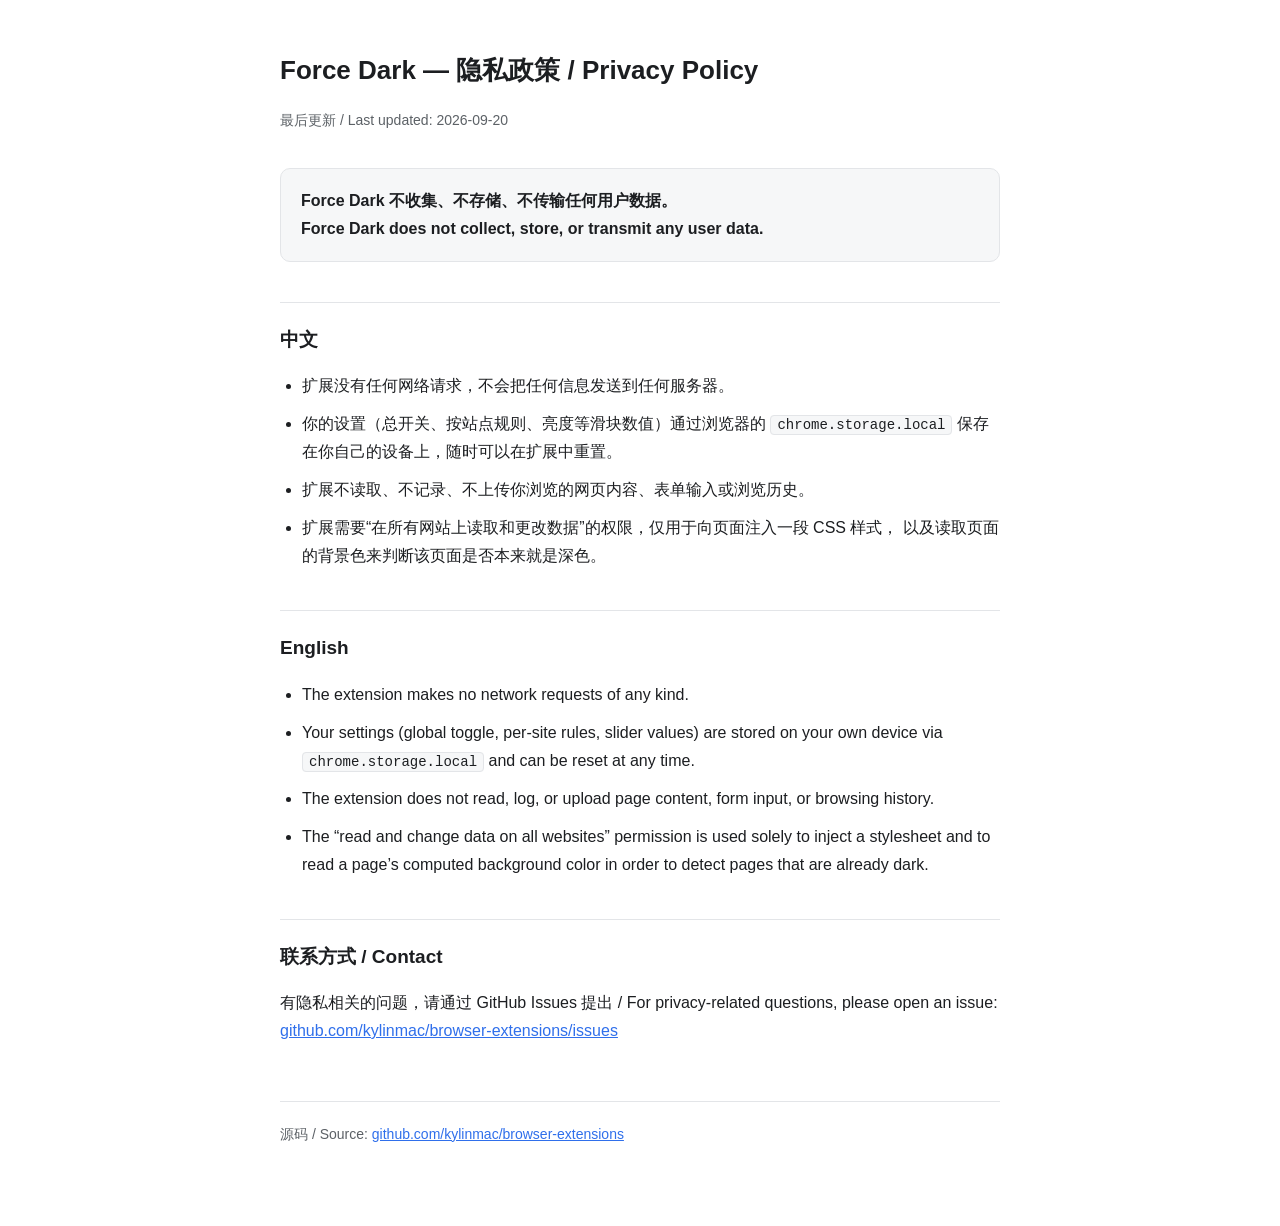
==== docs/force-dark/privacy-policy.html @ ab19f8f9 "隐私政策页去掉个人邮箱，改为 GitHub Issues 页面公开可访问，不必暴露私人邮箱；商店表单的 support contact 也已填 Issues 页，两处一致。  Co-Authored-" ====
<!doctype html>
<html lang="zh-CN">
<head>
<meta charset="utf-8">
<meta name="viewport" content="width=device-width, initial-scale=1">
<title>Force Dark — 隐私政策 / Privacy Policy</title>
<style>
  :root {
    --bg: #ffffff; --fg: #1c1e21; --muted: #5c6166;
    --card: #f6f7f8; --line: #e3e5e8; --accent: #2f6feb;
  }
  @media (prefers-color-scheme: dark) {
    :root {
      --bg: #16181a; --fg: #e6e7e9; --muted: #9aa0a6;
      --card: #1e2124; --line: #2e3237; --accent: #6ea0ff;
    }
  }
  * { box-sizing: border-box; }
  body {
    margin: 0; background: var(--bg); color: var(--fg);
    font: 16px/1.75 -apple-system, "Segoe UI", "PingFang SC", "Microsoft YaHei", sans-serif;
    padding: 48px 16px 80px;
  }
  main { max-width: 720px; margin: 0 auto; }
  h1 { font-size: 26px; margin: 0 0 6px; }
  h2 { font-size: 19px; margin: 40px 0 12px; padding-top: 20px; border-top: 1px solid var(--line); }
  .updated { color: var(--muted); font-size: 14px; margin-bottom: 36px; }
  .lead { background: var(--card); border: 1px solid var(--line); border-radius: 10px;
          padding: 18px 20px; font-weight: 600; }
  ul { padding-left: 22px; }
  li { margin: 10px 0; }
  code { background: var(--card); border: 1px solid var(--line); border-radius: 4px;
         padding: 1px 6px; font-size: 14px; }
  a { color: var(--accent); }
  footer { margin-top: 56px; padding-top: 20px; border-top: 1px solid var(--line);
           color: var(--muted); font-size: 14px; }
</style>
</head>
<body>
<main>
  <h1>Force Dark — 隐私政策 / Privacy Policy</h1>
  <p class="updated">最后更新 / Last updated: 2026-09-20</p>

  <p class="lead">Force Dark 不收集、不存储、不传输任何用户数据。<br>
  Force Dark does not collect, store, or transmit any user data.</p>

  <h2>中文</h2>
  <ul>
    <li>扩展没有任何网络请求，不会把任何信息发送到任何服务器。</li>
    <li>你的设置（总开关、按站点规则、亮度等滑块数值）通过浏览器的
        <code>chrome.storage.local</code> 保存在你自己的设备上，随时可以在扩展中重置。</li>
    <li>扩展不读取、不记录、不上传你浏览的网页内容、表单输入或浏览历史。</li>
    <li>扩展需要“在所有网站上读取和更改数据”的权限，仅用于向页面注入一段 CSS 样式，
        以及读取页面的背景色来判断该页面是否本来就是深色。</li>
  </ul>

  <h2>English</h2>
  <ul>
    <li>The extension makes no network requests of any kind.</li>
    <li>Your settings (global toggle, per-site rules, slider values) are stored on your own
        device via <code>chrome.storage.local</code> and can be reset at any time.</li>
    <li>The extension does not read, log, or upload page content, form input, or browsing history.</li>
    <li>The “read and change data on all websites” permission is used solely to inject a
        stylesheet and to read a page’s computed background color in order to detect pages
        that are already dark.</li>
  </ul>

  <h2>联系方式 / Contact</h2>
  <p>有隐私相关的问题，请通过 GitHub Issues 提出 / For privacy-related questions, please open an issue:<br>
  <a href="https://github.com/kylinmac/browser-extensions/issues">github.com/kylinmac/browser-extensions/issues</a></p>

  <footer>
    源码 / Source: <a href="https://github.com/kylinmac/browser-extensions">github.com/kylinmac/browser-extensions</a>
  </footer>
</main>
</body>
</html>
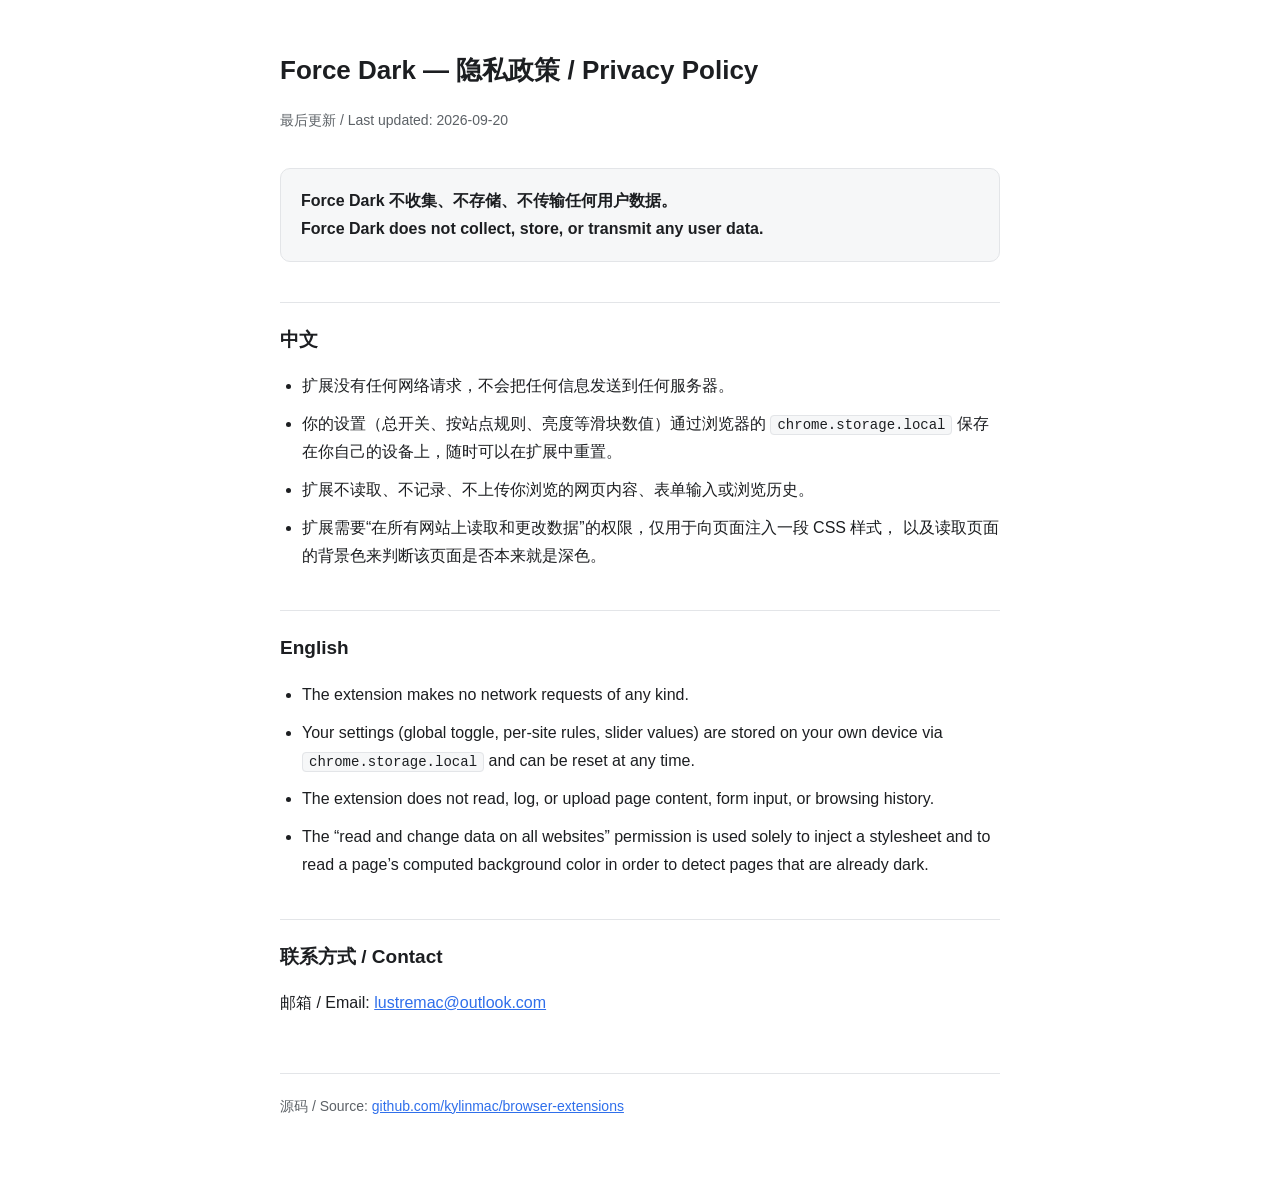
==== commit cc8edd04: "重构为多插件仓库结构 - 插件移入 force-dark/ 子目录，每个插件一个目录、各自独立打包 - 根 README 作为插件索引，说明目录约定和新增插件的步骤 - 新增 docs/ 供 GitH" ====
--- a/docs/force-dark/privacy-policy.html
+++ b/docs/force-dark/privacy-policy.html
@@ -66,8 +66,7 @@
   </ul>
 
   <h2>联系方式 / Contact</h2>
-  <p>有隐私相关的问题，请通过 GitHub Issues 提出 / For privacy-related questions, please open an issue:<br>
-  <a href="https://github.com/kylinmac/browser-extensions/issues">github.com/kylinmac/browser-extensions/issues</a></p>
+  <p>邮箱 / Email: <a href="mailto:lustremac@outlook.com">lustremac@outlook.com</a></p>
 
   <footer>
     源码 / Source: <a href="https://github.com/kylinmac/browser-extensions">github.com/kylinmac/browser-extensions</a>
